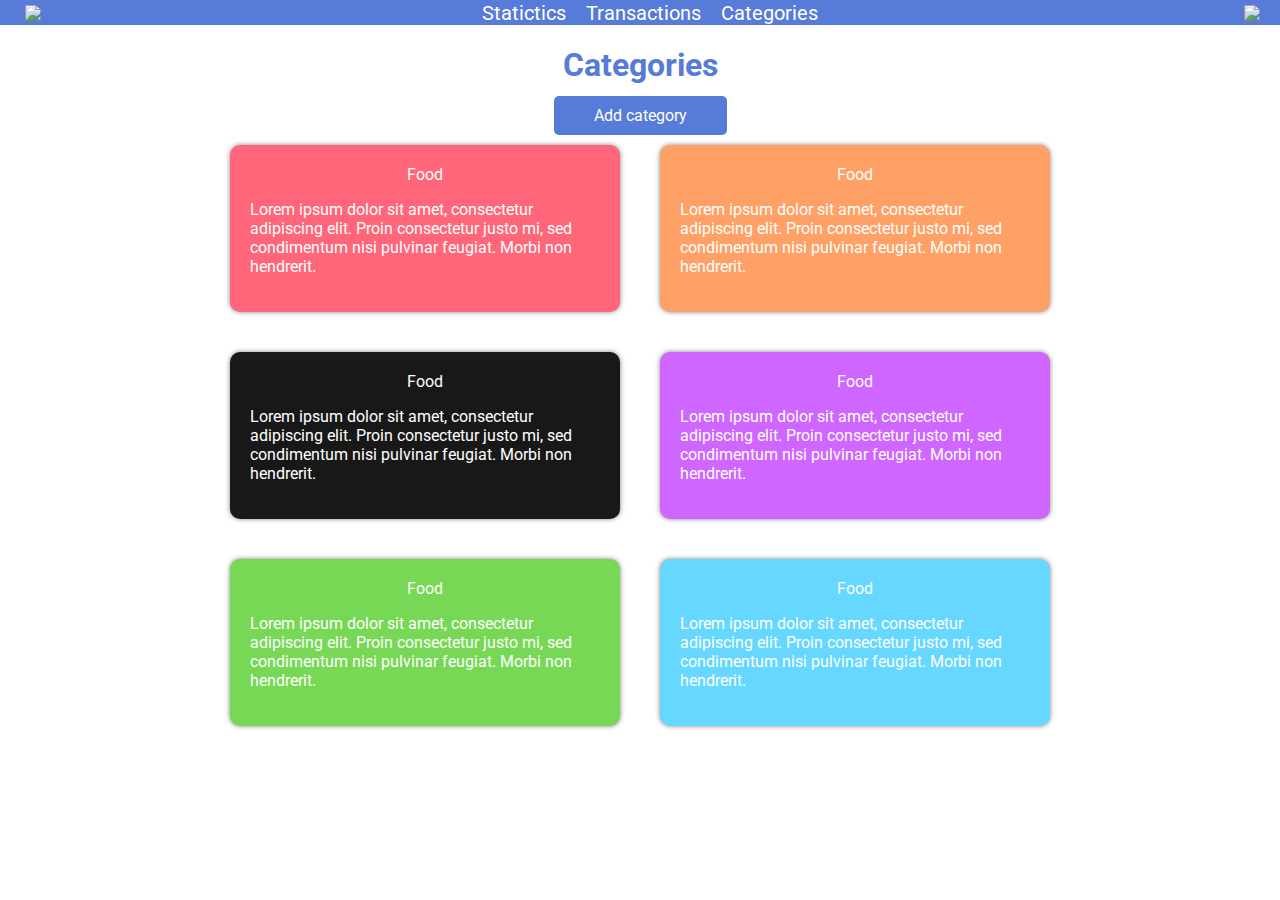
==== src/categories.html @ 7c2a4e83 "added category, auth and transaction pages (html+css)" ====
<!DOCTYPE html>
<html lang="en">
<head>
    <meta charset="UTF-8">
    <meta content="width=device-width, initial-scale=1.0" name="viewport">    
    <link href="./styles/style.css" rel="stylesheet" type="text/css">
    <link rel="stylesheet" href="https://use.fontawesome.com/releases/v5.6.1/css/all.css"
integrity="sha384-gfdkjb5BdAXd+lj+gudLWI+BXq4IuLW5IT+brZEZsLFm++aCMlF1V92rMkPaX4PP" crossorigin="anonymous">
<link href="https://fonts.googleapis.com/css2?family=Roboto:wght@300;400;700&display=swap" rel="stylesheet"> 
    <title>Categories</title>
</head>
<body>
<header>
    <div class="logo-block">
        <img src="img/Logo.png" class="user-img">

    </div class="navigation-block">
        <nav class="navigation-menu-block">
            <ul class="navigation-menu">
                <li class="navigation-item">
                    <a href="#" class="navigation-link">Statictics</a>
                </li>
                <li class="navigation-item">
                    <a href="#" class="navigation-link">Transactions</a>
                </li>
                <li class="navigation-item">
                    <a href="#" class="navigation-link">Categories</a>
                </li>
            </ul>
        </nav>
    <div>

    </div>

    <div class="user-block">
        <img src="img/ProfileDefault.png" class="user-img">
    </div>
</header>

<main>
    <div>
        <h1 class="page-title">Categories</h1>
    </div>
    
    
    <div class="table">
        <div class="table-head"><a class="add-button">Add category</a></div>
        <ul class="table-main">
            <li>
                <div class="category-block first-color">
                    <div class="category-block-buttons">
                        <button class="category-block-button"><i class="fas fa-cog"></i></button>
                        <button class="category-block-button"><i class="fas fa-times"></i></button>
                    </div>
                    <div class="category-block-head">
                        <span class="category-block-title">Food</span>
                    </div>
                    <div class="category-block-main">
                        <p class="category-block-text"> Lorem ipsum dolor sit amet, consectetur adipiscing elit. Proin consectetur justo mi, sed condimentum nisi pulvinar feugiat. Morbi non hendrerit. </p>
                    </div>
                </div>
            </li>

            <li>
                <div class="category-block second-color">
                    <div class="category-block-buttons">
                        <button class="category-block-button"><i class="fas fa-cog"></i></button>
                        <button class="category-block-button"><i class="fas fa-times"></i></button>
                    </div>
                    <div class="category-block-head">
                        <span class="category-block-title">Food</span>
                    </div>
                    <div class="category-block-main">
                        <p class="category-block-text"> Lorem ipsum dolor sit amet, consectetur adipiscing elit. Proin consectetur justo mi, sed condimentum nisi pulvinar feugiat. Morbi non hendrerit. </p>
                    </div>
                </div>
            </li>

            <li>
                <div class="category-block third-color">
                    <div class="category-block-buttons">
                        <button class="category-block-button"><i class="fas fa-cog"></i></button>
                        <button class="category-block-button"><i class="fas fa-times"></i></button>
                    </div>
                    <div class="category-block-head">
                        <span class="category-block-title">Food</span>
                    </div>
                    <div class="category-block-main">
                        <p class="category-block-text"> Lorem ipsum dolor sit amet, consectetur adipiscing elit. Proin consectetur justo mi, sed condimentum nisi pulvinar feugiat. Morbi non hendrerit. </p>
                    </div>
                </div>
            </li>

            <li>
                <div class="category-block fourth-color">
                    <div class="category-block-buttons">
                        <button class="category-block-button"><i class="fas fa-cog"></i></button>
                        <button class="category-block-button"><i class="fas fa-times"></i></button>
                    </div>
                    <div class="category-block-head">
                        <span class="category-block-title">Food</span>
                    </div>
                    <div class="category-block-main">
                        <p class="category-block-text"> Lorem ipsum dolor sit amet, consectetur adipiscing elit. Proin consectetur justo mi, sed condimentum nisi pulvinar feugiat. Morbi non hendrerit. </p>
                    </div>
                </div>
            </li>

            <li>
                <div class="category-block fifth-color">
                    <div class="category-block-buttons">
                        <button class="category-block-button"><i class="fas fa-cog"></i></button>
                        <button class="category-block-button"><i class="fas fa-times"></i></button>
                    </div>
                    <div class="category-block-head">
                        <span class="category-block-title">Food</span>
                    </div>
                    <div class="category-block-main">
                        <p class="category-block-text"> Lorem ipsum dolor sit amet, consectetur adipiscing elit. Proin consectetur justo mi, sed condimentum nisi pulvinar feugiat. Morbi non hendrerit. </p>
                    </div>
                </div>
            </li>

            <li>
                <div class="category-block sixth-color">
                    <div class="category-block-buttons">
                        <button class="category-block-button"><i class="fas fa-cog"></i></button>
                        <button class="category-block-button"><i class="fas fa-times"></i></button>
                    </div>
                    <div class="category-block-head">
                        <span class="category-block-title">Food</span>
                    </div>
                    <div class="category-block-main">
                        <p class="category-block-text"> Lorem ipsum dolor sit amet, consectetur adipiscing elit. Proin consectetur justo mi, sed condimentum nisi pulvinar feugiat. Morbi non hendrerit. </p>
                    </div>
                </div>
            </li>
        </ul>
    </div>
    
</main>
</footer>
</body>
</html>
---- src/styles/style.css ----
:root {
    --primary-color: #567BD8;
    --red-color: #FF6679;
    --green-color: #77D856;
    --light-orange-color: #FFCF66;
    --light-blue-color: #66D7FF;
    --blue-color: #66D7FF;
    --purple-color: #CF66FF;
    --orange-color: #FFA166;
    --black-color: #181818;
    --white-color: #ffffff;
}

.user-img{
  height: 40px;
  margin-top: 5px;
}

.logo-block{
  margin-left: 25px;
}

.user-block{
  margin-right: 20px;
}

.page-title{
  text-align: center;
  color: var(--primary-color);
}

.navigation-item{
  margin-left: 20px;  
}

.navigation-menu{
  display: flex;
}

.navigation-link{
  color: var(--white-color);
  font-size: 20px;
}

.navigation-link:hover{
  border-bottom: solid var(--white-color) 1px;
}

.navigation-auth-block{
  margin-right: 20px;
}

.navigation-menu-block{
  position: absolute;
  display: flex;
  justify-content: center;
  width: 100%;
  order: 1;
}

.first-color{
  background: var(--red-color);
}

.second-color{
  background: var(--orange-color);
}

.third-color{
  background: var(--black-color);
}

.fourth-color{
  background: var(--purple-color);
}

.fifth-color{
  background: var(--green-color);
}

.sixth-color{
  background: var(--light-blue-color);
}

.table{
  display: flex;
  justify-content: center;
  flex-direction: column;
  align-items: center;
}

.table-main{
  display: flex;
  flex-wrap: wrap;
  max-width: 1500px;
  justify-content: center;
}

.category-block{
  max-width: 350px;
  margin: 20px;
  padding: 20px;
  position: relative;
  color: var(--white-color);
  box-shadow: 0 0 5px rgba(0,0,0,0.5);
  border-radius: 10px;
}

.category-block-button{
  border: 0;
  background: transparent;
  color: var(--white-color);
}

.category-block-buttons{
  position: absolute;
  right: 10px;
  opacity: 0;
}

.category-block-buttons:hover{
  opacity: 1;
}

.category-block-head{
  display: flex;
  justify-content: center;
}

.add-button{
  border: 0;
  background: var(--primary-color);
  color: var(--white-color);
  border-radius: 5px;
  padding: 10px 40px;
}

.main-nav{
  display: flex;
}

.main-nav-item{
  flex: 1;
  padding: 10px;
  text-align: center;  
}

.main-nav-item-clicked{
  background: linear-gradient(var(--white-color), 70%, var(--primary-color));
  
}

.transaction-card-green{
  background: var(--green-color);
}

.transaction-card-red{
  background: var(--red-color);
}

.total-card{
  border-radius: 10px;
  max-width: 340px;
  display: flex;
  justify-content: center;
  align-items: center;
  flex-direction: column;
  box-shadow: 0 0 20px var(--primary-color);
  padding: 40px 0;
}

.total-card-text{
  font-size: 30px;
  font-weight: bold;
}

.total-card-green{
  color: var(--green-color);
}

.total-card-red{
  color: var(--red-color);
}
  
.transaction-amount{
  font-size: 20px;
  font-weight: bold;
  text-align: end;
  color: var(--white-color);
}

.transaction-card{
  display: flex;
  margin: 20px 0;
  padding: 20px;
  border-radius: 10px;
  max-width: 300px;
  justify-content: space-between;
}

.transaction-card-margin{
  margin: 20px;
}

.transaction-left{
  display: flex;
  flex-direction: column;
  margin-right: 20px;
}

.transaction-item{
  color: var(--white-color);
  margin-bottom: 15px;
  font-size: 20px;
}

.transaction-right{
  display: flex;
  flex-direction: column;
  justify-content: space-between;
  }

.statictic-table{
  display: flex;
  justify-content: center;
}

.statictic-transactions{
  display: flex;
  justify-content: space-between;
  flex-wrap: wrap;
}

.statictic-main{
  display: flex;
  flex-direction: column;
  max-width: 1000px;
  width: 100%;
}

.statictic-inputs{
  display: flex;
  justify-content: space-between;
  margin-bottom: 20px;
  flex-wrap: wrap;
}

.statictic-input{
  border: solid 2px var(--primary-color);
  border-radius: 5px;
  font-size: 25px;
  padding: 0px 20px;
  margin: 0 10px;
  flex: 1;
  min-width: 150px;
}

.statictic-select{
  min-width: 300px;
  flex: 2;
}

.statictic-button{
  border: 0;
   margin: 0 10px;
  background: var(--primary-color);
  border-radius: 5px;
  font-size: 20px;
  padding: 5px 30px;
  color: var(--white-color);
}

.sign-in-img{
  background: url(../img/LoginPicture.svg) center no-repeat; 
  background-size: cover;
  height: 600px;
  width: 900px;
  position: absolute;  
  right: 0;
  top: 0;
  z-index: -1;
}

.sign-up-img{
  background: url(../img/RegisterPicture.png) center no-repeat; 
  background-size: cover;
  height: 500px;
  width: 900px;
  position: absolute;
  right: 0px;
  top: 0;
  z-index: -1;
}

.sign-in-title{
  color: var(--primary-color);
  font-size: 35px;
}

.sign-in-text{
  font-size: 24px;
  margin-bottom: 20px;
}

.sign-in-input{
  border: solid 2px var(--primary-color);
  border-radius: 5px;
  font-size: 25px;
  padding: 5px 20px;
  margin: 15px 0;
  flex: 1;
}

.sign-in-button{
  border: 0;
  background: var(--primary-color);
  color: var(--white-color);
  border-radius: 5px;
  padding: 10px 40px;  
  font-size: 20px;
}

.sign-in-form{
  display: flex;
  flex-direction: column;
  max-width: 500px;
  padding: 20px;
  margin: 20px;
  
}

@media screen and (max-width: 900px) {
  .sign-in-img{
    background: url(../img/HappyMan.svg) center no-repeat;
    height: 300px;
    width: 100%;
    position: relative;
  }

  .sign-up-img{
    background: url(../img/ManHoldsCoin.svg) no-repeat;  
    margin-left: 20px;
    height: 300px;
    position: static;  
  }
}

@media screen and (max-width: 600px) {
  .navigation-menu-block{
    position: relative;
    padding-bottom: 10px;
  }
  .statictic-transactions{
    justify-content: center;
  }

  .statictic-inputs{
    justify-content: center;
  }
  .statictic-input{
    font-size: 24px;
    padding: 5px 10px;
  }
  .statictic-select{
    margin: 10px;
  }

  .statictic-button{
    margin: 10px;
  }
}

header{
  background: var(--primary-color);
  display: flex;
  justify-content: space-between;
  position: relative;
  align-items: center;  
  flex-wrap: wrap;
}

*{
  font-family: 'Roboto', sans-serif;
}

ul {

    margin: 0;
    padding-left: 0;
}
ul > li {
    list-style-type: none;
}

html {
  height: 100%;
}

body {
    margin: 0;
    background: var(--white-color);
    min-height: 100%;    
}

a{
    cursor: pointer;
    text-decoration: none;
    color: black;
}
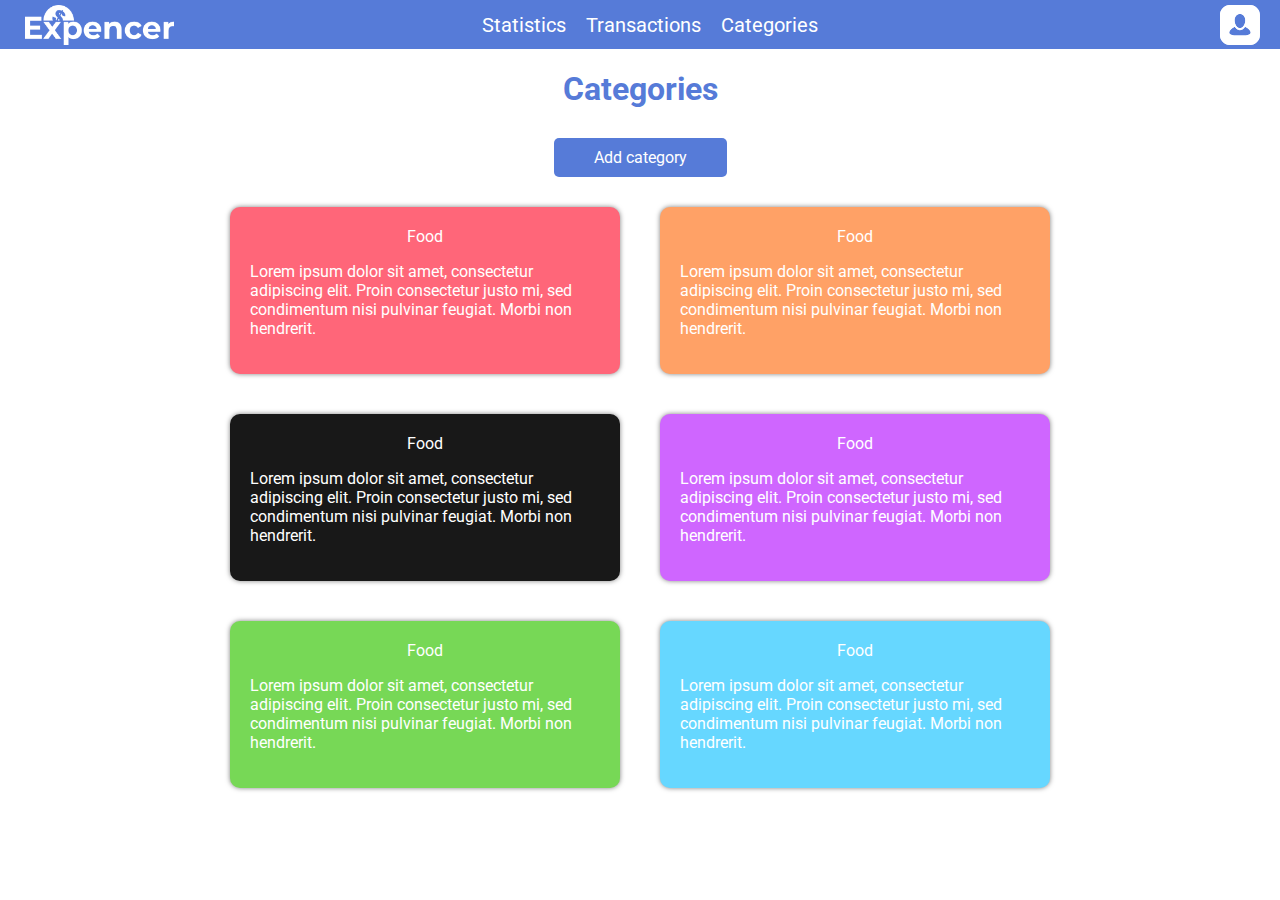
==== commit 3f2ae69d: "Refactoring, added pop-ups, total statistics pages" ====
--- a/src/categories.html
+++ b/src/categories.html
@@ -13,27 +13,24 @@
 <header>
     <div class="logo-block">
         <img src="img/Logo.png" class="user-img">
-
-    </div class="navigation-block">
-        <nav class="navigation-menu-block">
-            <ul class="navigation-menu">
-                <li class="navigation-item">
-                    <a href="#" class="navigation-link">Statictics</a>
-                </li>
-                <li class="navigation-item">
-                    <a href="#" class="navigation-link">Transactions</a>
-                </li>
-                <li class="navigation-item">
-                    <a href="#" class="navigation-link">Categories</a>
-                </li>
-            </ul>
-        </nav>
-    <div>
-
     </div>
+    
+    <nav class="navigation-menu-block">
+        <ul class="navigation-menu">
+            <li class="navigation-item">
+                <a href="#" class="navigation-link">Statistics</a>
+            </li>
+            <li class="navigation-item">
+                <a href="#" class="navigation-link">Transactions</a>
+            </li>
+            <li class="navigation-item">
+                <a href="#" class="navigation-link">Categories</a>
+            </li>
+        </ul>
+    </nav>
 
     <div class="user-block">
-        <img src="img/ProfileDefault.png" class="user-img">
+        <img src="img/ProfileIcon.svg" class="user-img">
     </div>
 </header>
 
--- a/src/styles/style.css
+++ b/src/styles/style.css
@@ -87,6 +87,7 @@
   justify-content: center;
   flex-direction: column;
   align-items: center;
+  margin: 40px;
 }
 
 .table-main{
@@ -94,6 +95,7 @@
   flex-wrap: wrap;
   max-width: 1500px;
   justify-content: center;
+  margin: 20px;
 }
 
 .category-block{
@@ -159,8 +161,7 @@
 }
 
 .total-card{
-  border-radius: 10px;
-  max-width: 340px;
+  border-radius: 10px; 
   display: flex;
   justify-content: center;
   align-items: center;
@@ -196,6 +197,7 @@
   border-radius: 10px;
   max-width: 300px;
   justify-content: space-between;
+  box-shadow: 0 0 5px rgba(0,0,0,0.5);
 }
 
 .transaction-card-margin{
@@ -220,32 +222,32 @@
   justify-content: space-between;
   }
 
-.statictic-table{
-  display: flex;
-  justify-content: center;
-}
-
-.statictic-transactions{
-  display: flex;
-  justify-content: space-between;
+.statistics-table{
+  display: flex;
+  justify-content: center;
+}
+
+.statistics-transactions{
+  display: flex;
+  justify-content: space-around;
   flex-wrap: wrap;
 }
 
-.statictic-main{
-  display: flex;
-  flex-direction: column;
-  max-width: 1000px;
+.statistics-main{
+  display: flex;
+  flex-direction: column;
+  max-width: 1100px;
   width: 100%;
 }
 
-.statictic-inputs{
+.statistics-inputs{
   display: flex;
   justify-content: space-between;
   margin-bottom: 20px;
   flex-wrap: wrap;
 }
 
-.statictic-input{
+.statistics-input{
   border: solid 2px var(--primary-color);
   border-radius: 5px;
   font-size: 25px;
@@ -255,12 +257,12 @@
   min-width: 150px;
 }
 
-.statictic-select{
+.statistics-select{
   min-width: 300px;
   flex: 2;
 }
 
-.statictic-button{
+.statistics-button{
   border: 0;
    margin: 0 10px;
   background: var(--primary-color);
@@ -329,6 +331,171 @@
   
 }
 
+.legend{
+  display: flex;
+  flex-direction: column;
+  max-width: 170px;
+}
+
+.diagram-legend{
+  display: flex;
+  justify-content: center;
+  align-items: center;
+}
+
+.legend-title{
+  margin: 0px auto 5px auto;
+  padding: 5px 20px;
+  background: #EAEAEA;
+  border-radius: 40px;
+}
+
+.legend-item{
+  margin-bottom: 10px;
+  padding: 5px 10px;
+  border-radius: 40px;
+}
+
+
+.diagram{
+  display: flex;
+  justify-content: center;
+}
+
+.diagram-main{
+  max-width: 300px;
+}
+
+.modal{
+  display: flex;
+  flex-direction: column;
+  max-width: 600px;
+  padding: 30px;
+  margin: 100px;
+  box-shadow: 0 0 20px var(--primary-color);
+} 
+
+.modal-wrap{
+  display: flex;
+  justify-content: center;
+}
+
+.modal-title{
+  color: var(--primary-color);
+}
+
+.modal-input{
+  border: solid 2px var(--primary-color);
+  border-radius: 5px;
+  font-size: 25px;
+  padding: 0px 20px;
+  margin: 10px;
+}
+
+.modal-radio{
+  display: flex;
+  justify-content: center;
+  margin: 10px 0;
+}
+
+.modal-line{
+  display: flex;
+  justify-content: space-between;
+  flex-wrap: wrap
+}
+
+.modal-footer{
+  display: flex;
+  justify-content: center;
+}
+
+.modal-main{
+  display: flex;
+  flex-direction: column;
+}
+
+.modal-button{
+  border: 0;
+  background: var(--primary-color);
+  color: var(--white-color);
+  border-radius: 5px;
+  padding: 10px 40px;
+  margin: 10px
+}
+
+.radio-btn {
+  text-align: center;    
+}
+
+.radio-btn-red{
+  background: var(--red-color);
+}
+
+.radio-btn-green{
+  background: var(--green-color);
+}
+
+.radio-btn-input {
+  display: none;
+}
+
+.radio-btn-input + label {
+  padding: 5px 30px;
+}
+
+.radio-btn-input:checked + label {
+  opacity: 0.3;
+  color: white;  
+}
+
+.radio-btn-text {
+  padding: 0 10px;
+}
+
+.choose-file{
+  margin: 12px;
+}
+
+.choose-color{
+  width: 95%;
+  border: 0;
+  padding: 0;
+  background: transparent;
+  margin: 10px;
+  height: 30px;
+}
+
+.choose-file-input {
+  width: 0.1px;
+  height: 0.1px;
+  opacity: 0;
+  overflow: hidden;
+  position: absolute;
+  z-index: -1;
+}
+
+.choose-file-label {
+  border: solid 2px var(--primary-color);
+  border-radius: 5px;
+  font-size: 25px;
+  padding: 0px 20px;
+  margin: 10px;
+  color: #555;   
+  margin: auto;
+  display: block;
+  
+}
+
+.choose-file__label:focus {
+  color: #888;
+  border-color: #888;
+}
+
+.choose-file__label:hover {
+  color: #888;
+  border-color: #888;
+}
+
 @media screen and (max-width: 900px) {
   .sign-in-img{
     background: url(../img/HappyMan.svg) center no-repeat;
@@ -350,23 +517,26 @@
     position: relative;
     padding-bottom: 10px;
   }
-  .statictic-transactions{
+  .statistics-transactions{
     justify-content: center;
   }
 
-  .statictic-inputs{
+  .statistics-inputs{
     justify-content: center;
   }
-  .statictic-input{
+  .statistics-input{
     font-size: 24px;
     padding: 5px 10px;
   }
-  .statictic-select{
+  .statistics-select{
     margin: 10px;
   }
 
-  .statictic-button{
+  .statistics-button{
     margin: 10px;
+  }
+  .modal-line{
+    justify-content: center;
   }
 }
 
